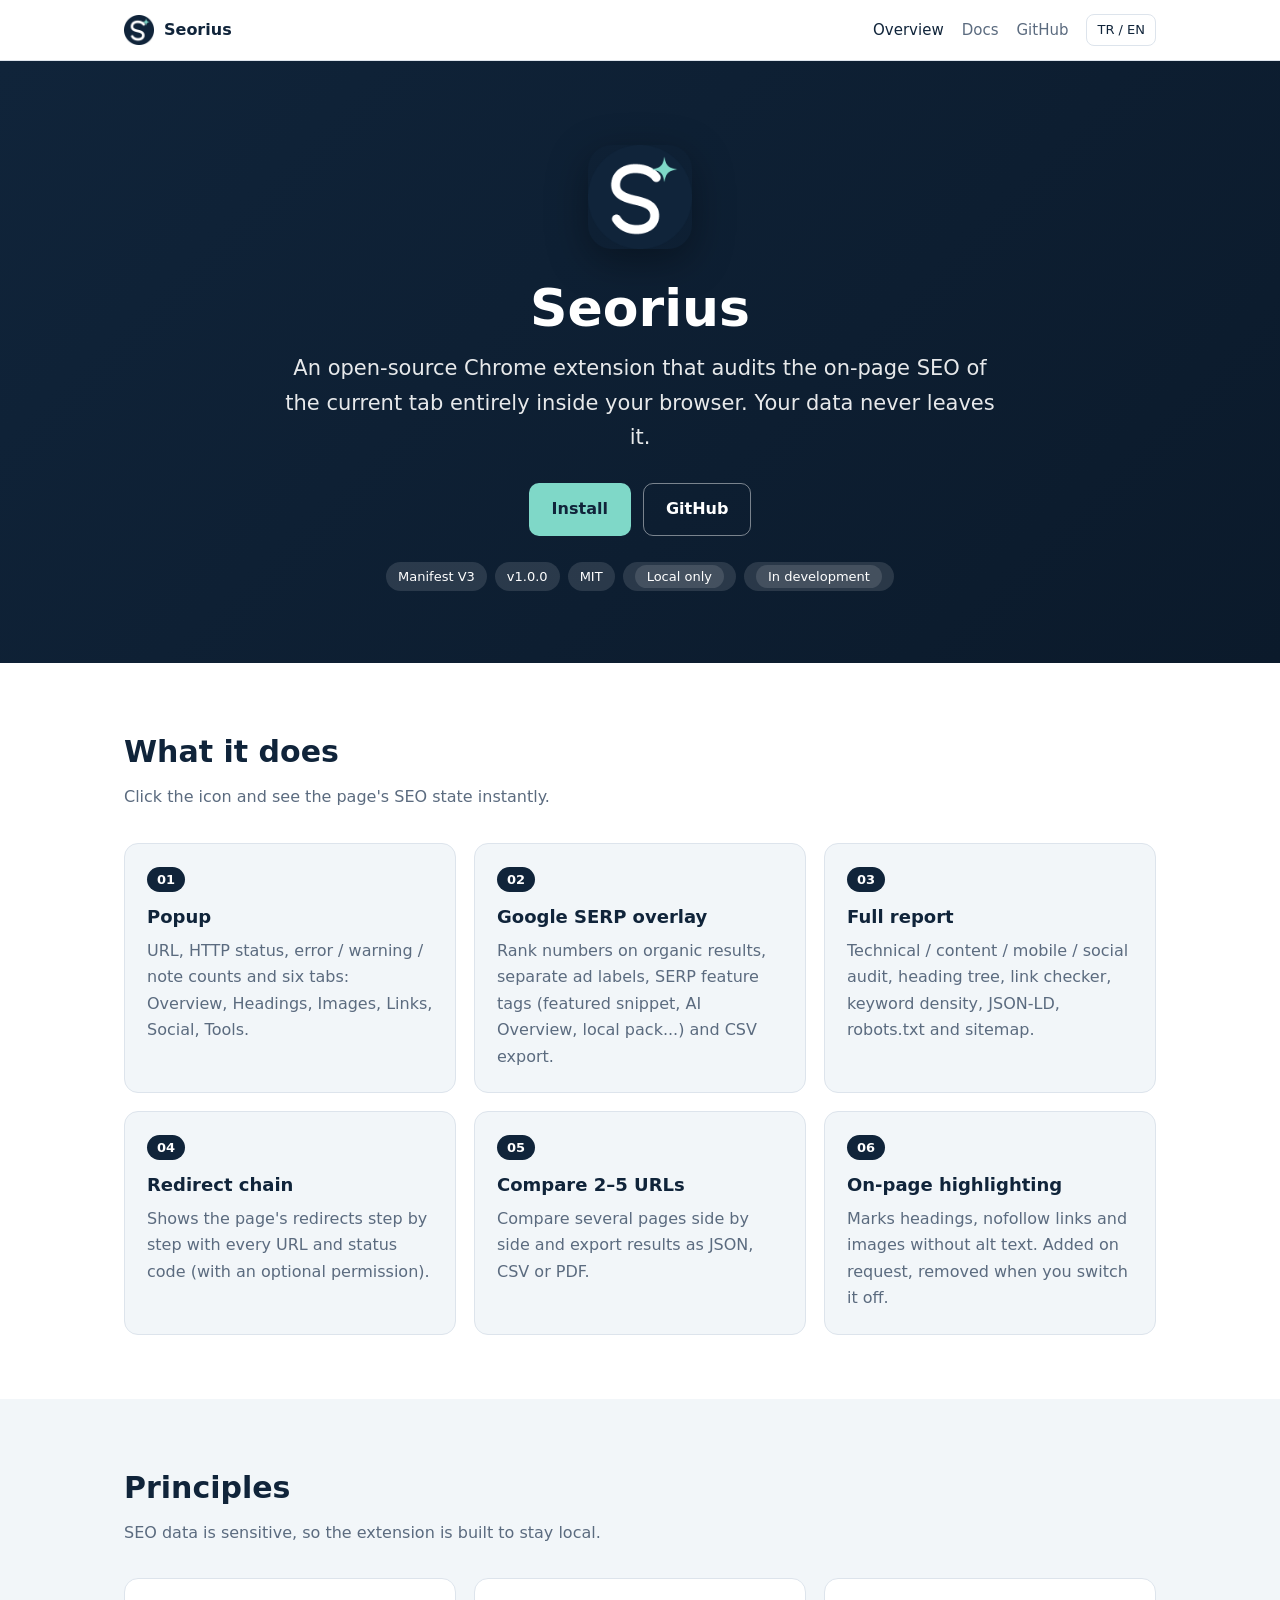
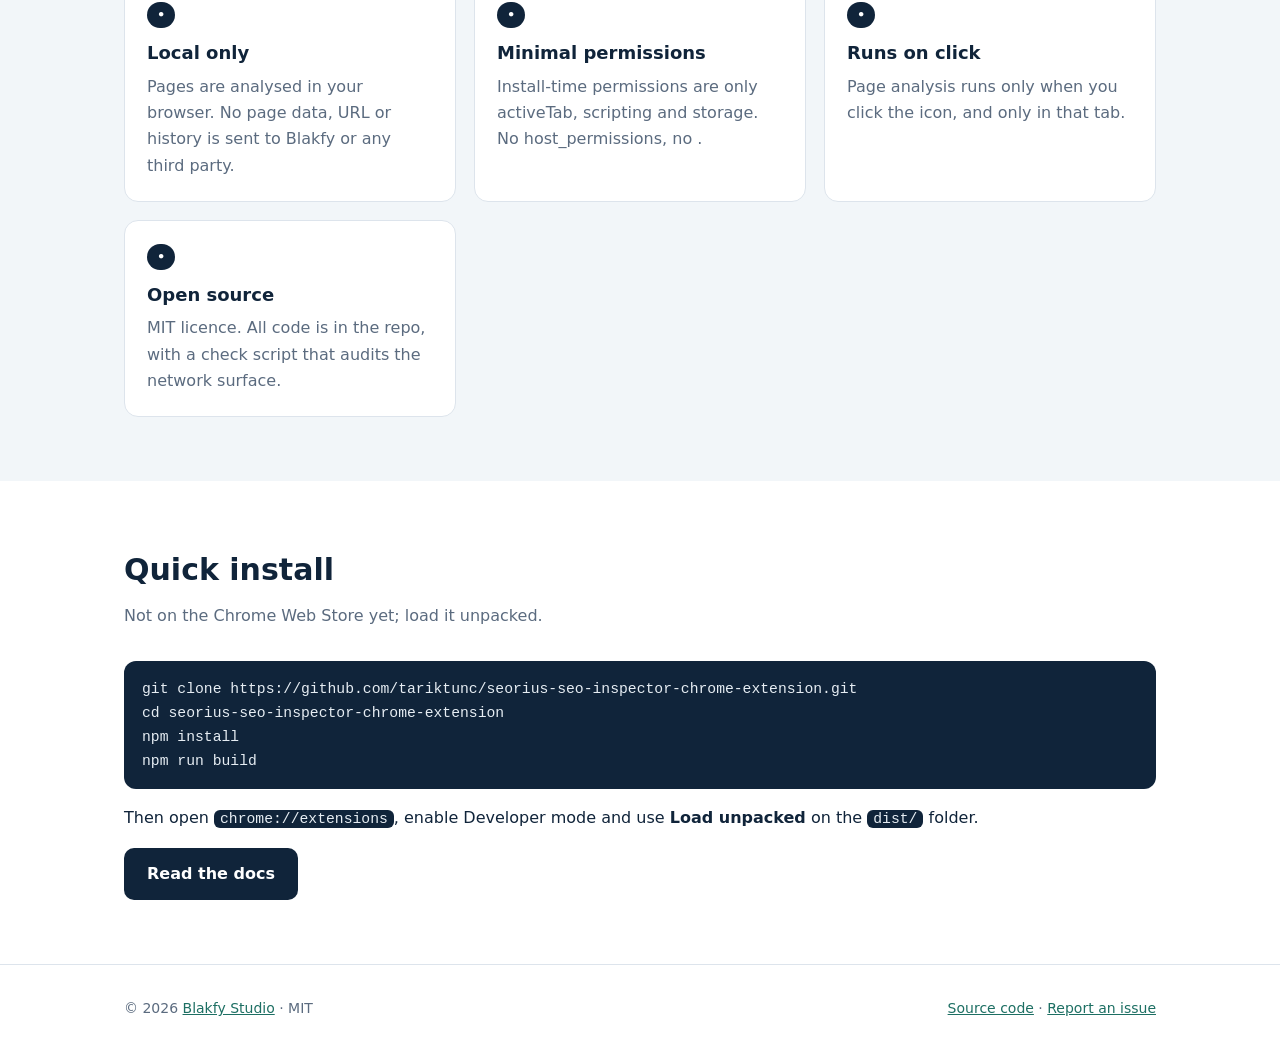
==== index.html @ cd9ac868 "Add GitHub Pages site (landing + docs)" ====
<!doctype html>
<html lang="tr" data-lang="tr">
<head>
<meta charset="utf-8">
<meta name="viewport" content="width=device-width,initial-scale=1">
<title>Seorius — On-Page SEO Inspector</title>
<meta name="description" content="Açık sekmedeki sayfanın sayfa içi SEO analizini tarayıcınızda yapan, açık kaynaklı Chrome eklentisi. Open-source, local-only on-page SEO inspector.">
<meta property="og:title" content="Seorius — On-Page SEO Inspector">
<meta property="og:description" content="Açık sekmedeki sayfanın sayfa içi SEO analizini tarayıcınızda yapan, açık kaynaklı Chrome eklentisi. Open-source, local-only on-page SEO inspector.">
<meta property="og:type" content="website">
<link rel="icon" href="assets/icon128.png">
<link rel="stylesheet" href="style.css">
<script>
(function(){var d=document.documentElement,k='ext-lang',s=null;try{s=localStorage.getItem(k)}catch(e){}
var l=s||((navigator.language||'tr').toLowerCase().indexOf('tr')===0?'tr':'en');d.setAttribute('data-lang',l);d.lang=l;
document.addEventListener('DOMContentLoaded',function(){var b=document.getElementById('lang');if(!b)return;
b.addEventListener('click',function(){var n=d.getAttribute('data-lang')==='tr'?'en':'tr';d.setAttribute('data-lang',n);d.lang=n;try{localStorage.setItem(k,n)}catch(e){}});});})();
</script>
</head>
<body>
<header class="nav"><div class="wrap">
<a class="brand" href="index.html"><img src="assets/icon128.png" alt="">Seorius</a>
<nav>
<a href="index.html" class="on"><span lang="tr">Tanıtım</span><span lang="en">Overview</span></a>
<a href="docs.html"><span lang="tr">Dökümanlar</span><span lang="en">Docs</span></a>
<a class="hide-s" href="https://github.com/tariktunc/seorius-seo-inspector-chrome-extension">GitHub</a>
<button class="lang" id="lang" type="button" aria-label="Language">TR / EN</button>
</nav></div></header>

<section class="hero"><div class="wrap">
<img class="logo" src="assets/icon128.png" alt="Seorius">
<h1>Seorius</h1>
<p class="lead"><span lang="tr">Açık sekmedeki sayfanın sayfa içi SEO'sunu tarayıcınızın içinde inceleyen, açık kaynaklı Chrome eklentisi. Veriniz tarayıcınızdan çıkmaz.</span><span lang="en">An open-source Chrome extension that audits the on-page SEO of the current tab entirely inside your browser. Your data never leaves it.</span></p>
<div class="btns">
<a class="btn primary" style="background:#7fd8c8;color:#10243a" href="docs.html#kurulum"><span lang="tr">Kurulum</span><span lang="en">Install</span></a>
<a class="btn ghost" href="https://github.com/tariktunc/seorius-seo-inspector-chrome-extension">GitHub</a>
</div>
<div class="badges"><span>Manifest V3</span><span>v1.0.0</span><span>MIT</span><span><span lang="tr">Yalnızca yerel</span><span lang="en">Local only</span></span><span><span lang="tr">Geliştirme aşamasında</span><span lang="en">In development</span></span></div>
</div></section>

<section class="block"><div class="wrap">
<h2><span lang="tr">Neler yapar</span><span lang="en">What it does</span></h2>
<p class="sub"><span lang="tr">Simgeye tıklayın, sayfanın SEO durumunu anında görün.</span><span lang="en">Click the icon and see the page's SEO state instantly.</span></p>
<div class="grid">
<div class="card"><span class="n">01</span><h3><span lang="tr">Açılır pencere</span><span lang="en">Popup</span></h3><p><span lang="tr">URL, HTTP durumu, hata / uyarı / not sayıları ve altı sekme: Özet, Başlıklar, Görseller, Bağlantılar, Sosyal, Araçlar.</span><span lang="en">URL, HTTP status, error / warning / note counts and six tabs: Overview, Headings, Images, Links, Social, Tools.</span></p></div>
<div class="card"><span class="n">02</span><h3><span lang="tr">Google SERP katmanı</span><span lang="en">Google SERP overlay</span></h3><p><span lang="tr">Organik sonuçlara sıra numarası, reklamlara ayrı etiket, SERP özellik etiketleri (öne çıkan snippet, AI Overview, yerel paket...) ve CSV indirme.</span><span lang="en">Rank numbers on organic results, separate ad labels, SERP feature tags (featured snippet, AI Overview, local pack...) and CSV export.</span></p></div>
<div class="card"><span class="n">03</span><h3><span lang="tr">Tam rapor</span><span lang="en">Full report</span></h3><p><span lang="tr">Teknik / İçerik / Mobil / Sosyal denetim, başlık ağacı, bağlantı kontrolü, anahtar kelime yoğunluğu, JSON-LD, robots.txt ve site haritası.</span><span lang="en">Technical / content / mobile / social audit, heading tree, link checker, keyword density, JSON-LD, robots.txt and sitemap.</span></p></div>
<div class="card"><span class="n">04</span><h3><span lang="tr">Yönlendirme zinciri</span><span lang="en">Redirect chain</span></h3><p><span lang="tr">Sayfanın yönlendirmelerini adım adım, her URL ve durum koduyla gösterir (isteğe bağlı izinle).</span><span lang="en">Shows the page's redirects step by step with every URL and status code (with an optional permission).</span></p></div>
<div class="card"><span class="n">05</span><h3><span lang="tr">2–5 URL karşılaştırma</span><span lang="en">Compare 2–5 URLs</span></h3><p><span lang="tr">Birkaç sayfayı yan yana karşılaştırın; sonuçları JSON, CSV veya PDF olarak dışa aktarın.</span><span lang="en">Compare several pages side by side and export results as JSON, CSV or PDF.</span></p></div>
<div class="card"><span class="n">06</span><h3><span lang="tr">Sayfada işaretleme</span><span lang="en">On-page highlighting</span></h3><p><span lang="tr">Başlıkları, nofollow bağlantıları ve alt metni olmayan görselleri sayfanın üstünde işaretler. İstek üzerine eklenir, kapatınca kalkar.</span><span lang="en">Marks headings, nofollow links and images without alt text. Added on request, removed when you switch it off.</span></p></div>
</div></div></section>

<section class="block alt"><div class="wrap">
<h2><span lang="tr">İlkeler</span><span lang="en">Principles</span></h2>
<p class="sub"><span lang="tr">SEO verisi hassastır; bu yüzden eklenti yerel çalışacak şekilde tasarlandı.</span><span lang="en">SEO data is sensitive, so the extension is built to stay local.</span></p>
<div class="grid">
<div class="card"><span class="n">•</span><h3><span lang="tr">Yalnızca yerel</span><span lang="en">Local only</span></h3><p><span lang="tr">Sayfa tarayıcınızda analiz edilir. Hiçbir sayfa verisi, URL veya geçmiş Blakfy'ye ya da üçüncü taraflara gönderilmez.</span><span lang="en">Pages are analysed in your browser. No page data, URL or history is sent to Blakfy or any third party.</span></p></div>
<div class="card"><span class="n">•</span><h3><span lang="tr">En az izin</span><span lang="en">Minimal permissions</span></h3><p><span lang="tr">Kurulumda yalnızca activeTab, scripting, storage. host_permissions ve <all_urls> yoktur.</span><span lang="en">Install-time permissions are only activeTab, scripting and storage. No host_permissions, no <all_urls>.</span></p></div>
<div class="card"><span class="n">•</span><h3><span lang="tr">Tıklayınca çalışır</span><span lang="en">Runs on click</span></h3><p><span lang="tr">Sayfa analizi yalnızca simgeye tıkladığınızda, yalnızca o sekmede çalışır.</span><span lang="en">Page analysis runs only when you click the icon, and only in that tab.</span></p></div>
<div class="card"><span class="n">•</span><h3><span lang="tr">Açık kaynak</span><span lang="en">Open source</span></h3><p><span lang="tr">MIT lisansı. Kodun tamamı repoda, ağ isteklerini doğrulayan bir denetim betiğiyle birlikte.</span><span lang="en">MIT licence. All code is in the repo, with a check script that audits the network surface.</span></p></div>
</div></div></section>

<section class="block"><div class="wrap">
<h2><span lang="tr">Hızlı kurulum</span><span lang="en">Quick install</span></h2>
<p class="sub"><span lang="tr">Henüz Chrome Web Mağazası'nda yok; paketlenmemiş olarak yüklenir.</span><span lang="en">Not on the Chrome Web Store yet; load it unpacked.</span></p>
<pre><code>git clone https://github.com/tariktunc/seorius-seo-inspector-chrome-extension.git
cd seorius-seo-inspector-chrome-extension
npm install
npm run build</code></pre>
<p><span lang="tr">Sonra <code>chrome://extensions</code> sayfasında Geliştirici modunu açıp <strong>Paketlenmemiş öğe yükle</strong> ile <code>dist/</code> klasörünü seçin.</span><span lang="en">Then open <code>chrome://extensions</code>, enable Developer mode and use <strong>Load unpacked</strong> on the <code>dist/</code> folder.</span></p>
<div class="btns" style="justify-content:flex-start"><a class="btn primary" href="docs.html"><span lang="tr">Dökümanları aç</span><span lang="en">Read the docs</span></a></div>
</div></section>
<footer><div class="wrap">
<span>© 2026 <a href="https://blakfy.com">Blakfy Studio</a> · MIT</span>
<span><a href="https://github.com/tariktunc/seorius-seo-inspector-chrome-extension"><span lang="tr">Kaynak kod</span><span lang="en">Source code</span></a> · <a href="https://github.com/tariktunc/seorius-seo-inspector-chrome-extension/issues"><span lang="tr">Sorun bildir</span><span lang="en">Report an issue</span></a></span>
</div></footer>
</body></html>
---- style.css ----
:root{--bg:#ffffff;--fg:#10243a;--muted:#5b6b7f;--card:#f2f6f9;--line:#dde4ec;--accent:#10243a;--on-accent:#ffffff;--link:#1d6f63;--hero1:#10243a;--hero2:#0b1a2b;--hero-fg:#ffffff;--code:#10243a;--code-fg:#e6edf3}
*{box-sizing:border-box}html{scroll-behavior:smooth}
body{margin:0;font:16px/1.65 system-ui,-apple-system,"Segoe UI",Roboto,sans-serif;background:var(--bg);color:var(--fg)}
html[data-lang=tr] [lang=en]{display:none!important}html[data-lang=en] [lang=tr]{display:none!important}
a{color:var(--link)}img{max-width:100%}
.wrap{max-width:1080px;margin:0 auto;padding:0 24px}
header.nav{position:sticky;top:0;z-index:10;background:var(--bg);border-bottom:1px solid var(--line)}
header.nav .wrap{display:flex;align-items:center;gap:20px;height:60px}
.brand{display:flex;align-items:center;gap:10px;font-weight:700;color:var(--fg);text-decoration:none}
.brand img{width:30px;height:30px;border-radius:8px}
.nav nav{margin-left:auto;display:flex;align-items:center;gap:18px}
.nav nav a{color:var(--muted);text-decoration:none;font-size:15px}.nav nav a:hover,.nav nav a.on{color:var(--fg)}
.lang{border:1px solid var(--line);background:transparent;color:var(--fg);border-radius:8px;padding:4px 10px;cursor:pointer;font:inherit;font-size:13px}
.hero{background:linear-gradient(135deg,var(--hero1),var(--hero2));color:var(--hero-fg);padding:84px 0 72px;text-align:center}
.hero img.logo{width:104px;height:104px;border-radius:24px;box-shadow:0 12px 40px rgba(0,0,0,.35)}
.hero h1{font-size:clamp(32px,5vw,52px);line-height:1.15;margin:22px 0 12px}
.hero p.lead{font-size:clamp(17px,2.2vw,21px);max-width:720px;margin:0 auto 28px;opacity:.9}
.btns{display:flex;gap:12px;justify-content:center;flex-wrap:wrap}
.btn{display:inline-block;padding:12px 22px;border-radius:10px;font-weight:600;text-decoration:none;border:1px solid transparent}
.btn.primary{background:var(--accent);color:var(--on-accent)}
.btn.ghost{border-color:rgba(255,255,255,.45);color:var(--hero-fg)}
.badges{display:flex;gap:8px;justify-content:center;flex-wrap:wrap;margin-top:26px}
.badges span{font-size:13px;padding:4px 12px;border-radius:999px;background:rgba(255,255,255,.12)}
section.block{padding:64px 0}section.alt{background:var(--card)}
h2{font-size:30px;margin:0 0 8px}p.sub{color:var(--muted);margin:0 0 32px;max-width:720px}
.grid{display:grid;grid-template-columns:repeat(auto-fit,minmax(290px,1fr));gap:18px}
.card{background:var(--card);border:1px solid var(--line);border-radius:14px;padding:22px}
section.alt .card{background:var(--bg)}
.card .n{display:inline-block;font-weight:700;font-size:13px;color:var(--on-accent);background:var(--accent);border-radius:999px;padding:2px 10px;margin-bottom:10px}
.card h3{margin:0 0 6px;font-size:18px}.card p{margin:0;color:var(--muted)}
.steps{counter-reset:s;list-style:none;padding:0;margin:0;display:grid;gap:14px}
.steps li{counter-increment:s;position:relative;padding:14px 18px 14px 58px;border:1px solid var(--line);border-radius:12px;background:var(--bg)}
.steps li:before{content:counter(s);position:absolute;left:16px;top:14px;width:28px;height:28px;border-radius:50%;background:var(--accent);color:var(--on-accent);display:grid;place-items:center;font-weight:700;font-size:14px}
pre,code{font-family:ui-monospace,SFMono-Regular,Menlo,Consolas,monospace}
code{background:var(--code);color:var(--code-fg);padding:1px 6px;border-radius:6px;font-size:.92em}
pre{background:var(--code);color:var(--code-fg);padding:16px 18px;border-radius:12px;overflow:auto;line-height:1.5}pre code{background:none;padding:0}
table{border-collapse:collapse;width:100%;margin:12px 0 20px}th,td{border:1px solid var(--line);padding:10px 12px;text-align:left;vertical-align:top}th{background:var(--card)}
.callout{border-left:4px solid var(--accent);background:var(--card);padding:14px 18px;border-radius:0 10px 10px 0;margin:18px 0}
footer{border-top:1px solid var(--line);padding:32px 0;color:var(--muted);font-size:14px}footer .wrap{display:flex;gap:18px;flex-wrap:wrap;justify-content:space-between}
.docs{display:grid;grid-template-columns:230px 1fr;gap:40px;padding:40px 0 64px}
.toc{position:sticky;top:84px;align-self:start;display:grid;gap:4px;font-size:15px}
.toc a{color:var(--muted);text-decoration:none;padding:5px 10px;border-radius:8px}.toc a:hover{background:var(--card);color:var(--fg)}
.doc h2{margin-top:44px;padding-top:22px;border-top:1px solid var(--line)}.doc h2:first-child{margin-top:0;padding-top:0;border:0}
.doc h3{margin-top:26px}
details{border:1px solid var(--line);border-radius:10px;padding:12px 16px;margin:10px 0;background:var(--card)}summary{cursor:pointer;font-weight:600}
@media(max-width:820px){.docs{grid-template-columns:1fr}.toc{position:static;grid-auto-flow:column;overflow:auto}.nav nav a.hide-s{display:none}}
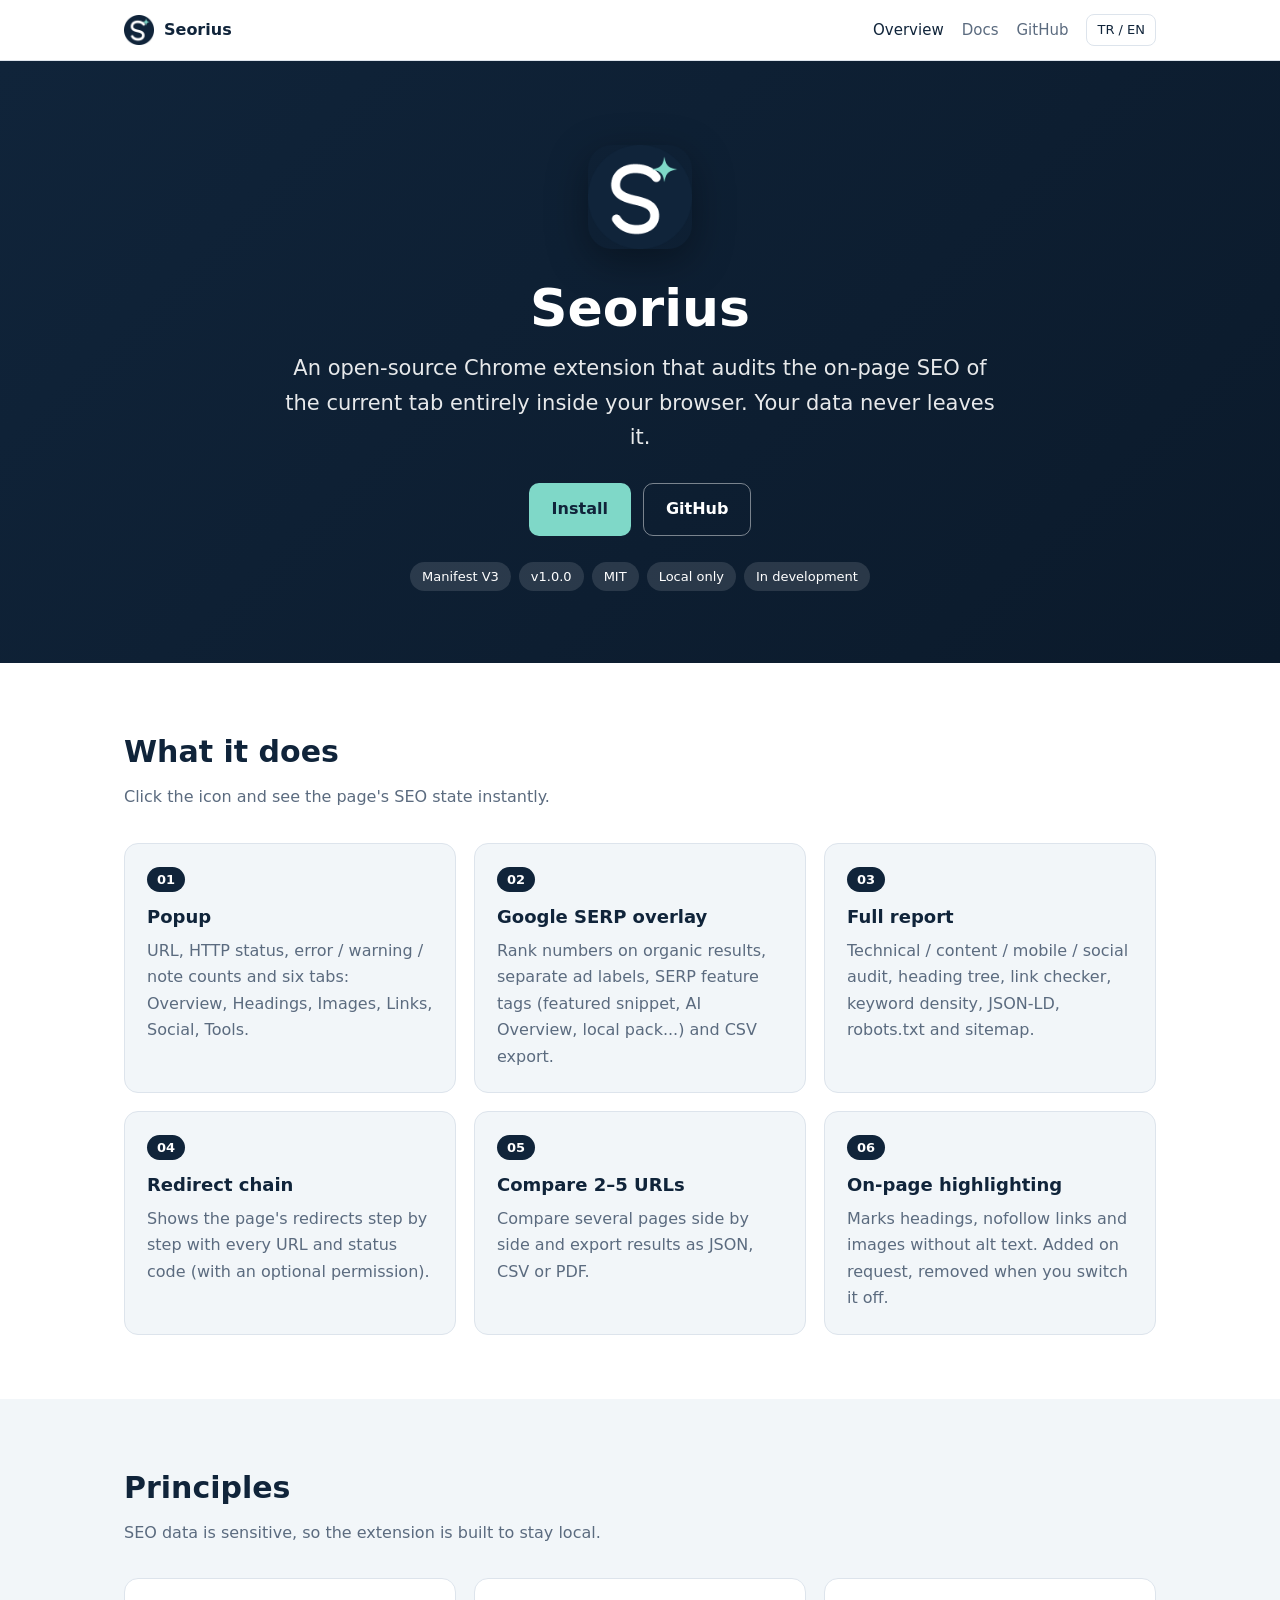
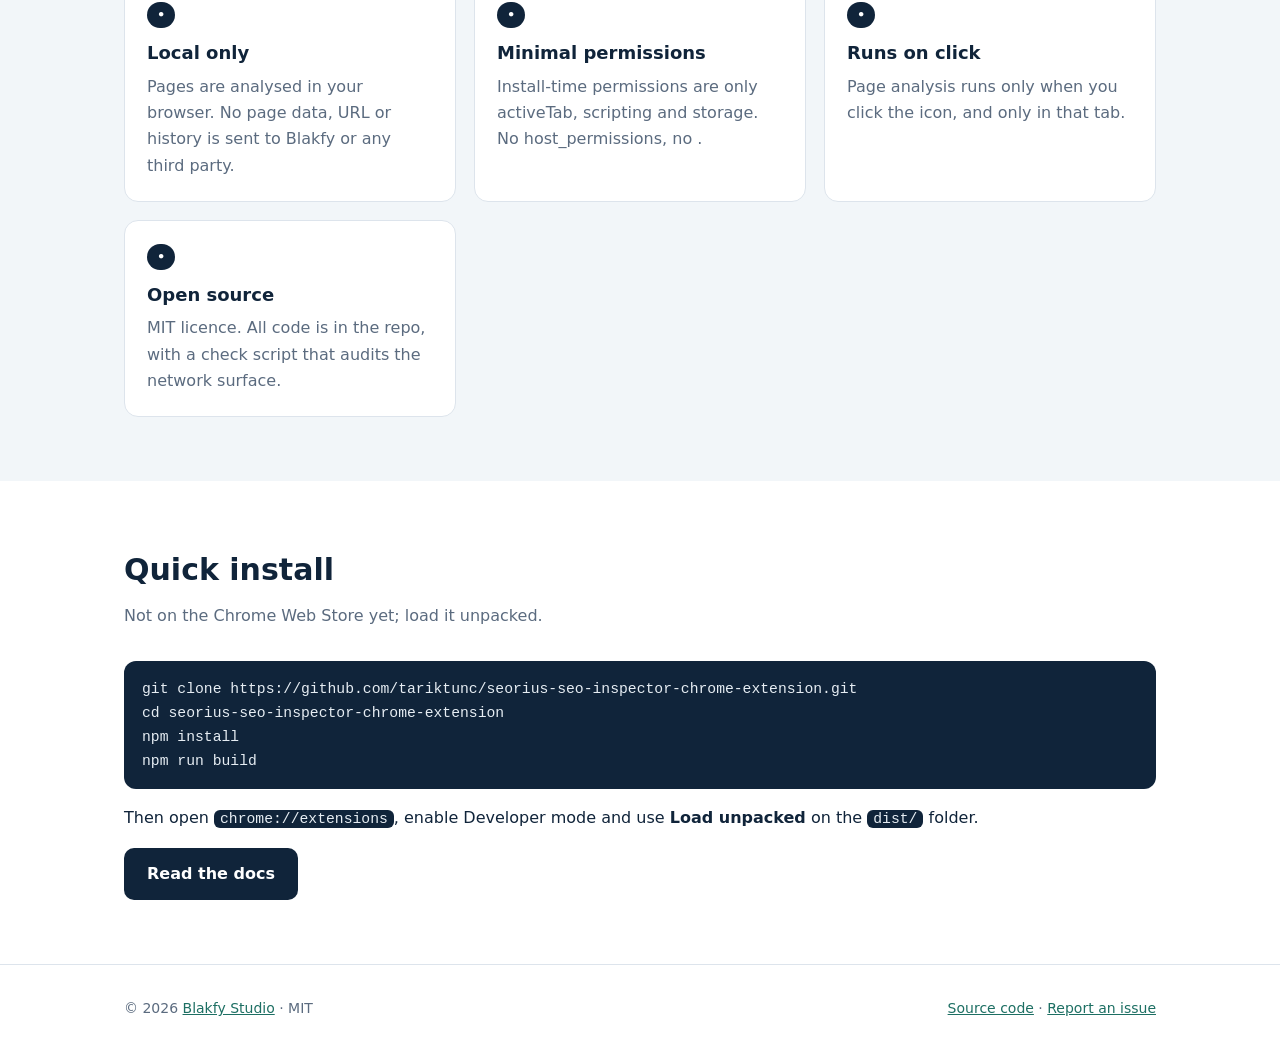
==== commit e2403023: "SEO: canonical, hreflang, robots.txt, sitemap.xml" ====
--- a/index.html
+++ b/index.html
@@ -8,6 +8,10 @@
 <meta property="og:title" content="Seorius — On-Page SEO Inspector">
 <meta property="og:description" content="Açık sekmedeki sayfanın sayfa içi SEO analizini tarayıcınızda yapan, açık kaynaklı Chrome eklentisi. Open-source, local-only on-page SEO inspector.">
 <meta property="og:type" content="website">
+<meta property="og:url" content="https://tariktunc.github.io/seorius-seo-inspector-chrome-extension/">
+<link rel="canonical" href="https://tariktunc.github.io/seorius-seo-inspector-chrome-extension/">
+<link rel="alternate" hreflang="tr" href="https://tariktunc.github.io/seorius-seo-inspector-chrome-extension/">
+<link rel="alternate" hreflang="en" href="https://tariktunc.github.io/seorius-seo-inspector-chrome-extension/">
 <link rel="icon" href="assets/icon128.png">
 <link rel="stylesheet" href="style.css">
 <script>
--- a/style.css
+++ b/style.css
@@ -21,7 +21,7 @@
 .btn.primary{background:var(--accent);color:var(--on-accent)}
 .btn.ghost{border-color:rgba(255,255,255,.45);color:var(--hero-fg)}
 .badges{display:flex;gap:8px;justify-content:center;flex-wrap:wrap;margin-top:26px}
-.badges span{font-size:13px;padding:4px 12px;border-radius:999px;background:rgba(255,255,255,.12)}
+.badges>span{font-size:13px;padding:4px 12px;border-radius:999px;background:rgba(255,255,255,.12)}
 section.block{padding:64px 0}section.alt{background:var(--card)}
 h2{font-size:30px;margin:0 0 8px}p.sub{color:var(--muted);margin:0 0 32px;max-width:720px}
 .grid{display:grid;grid-template-columns:repeat(auto-fit,minmax(290px,1fr));gap:18px}
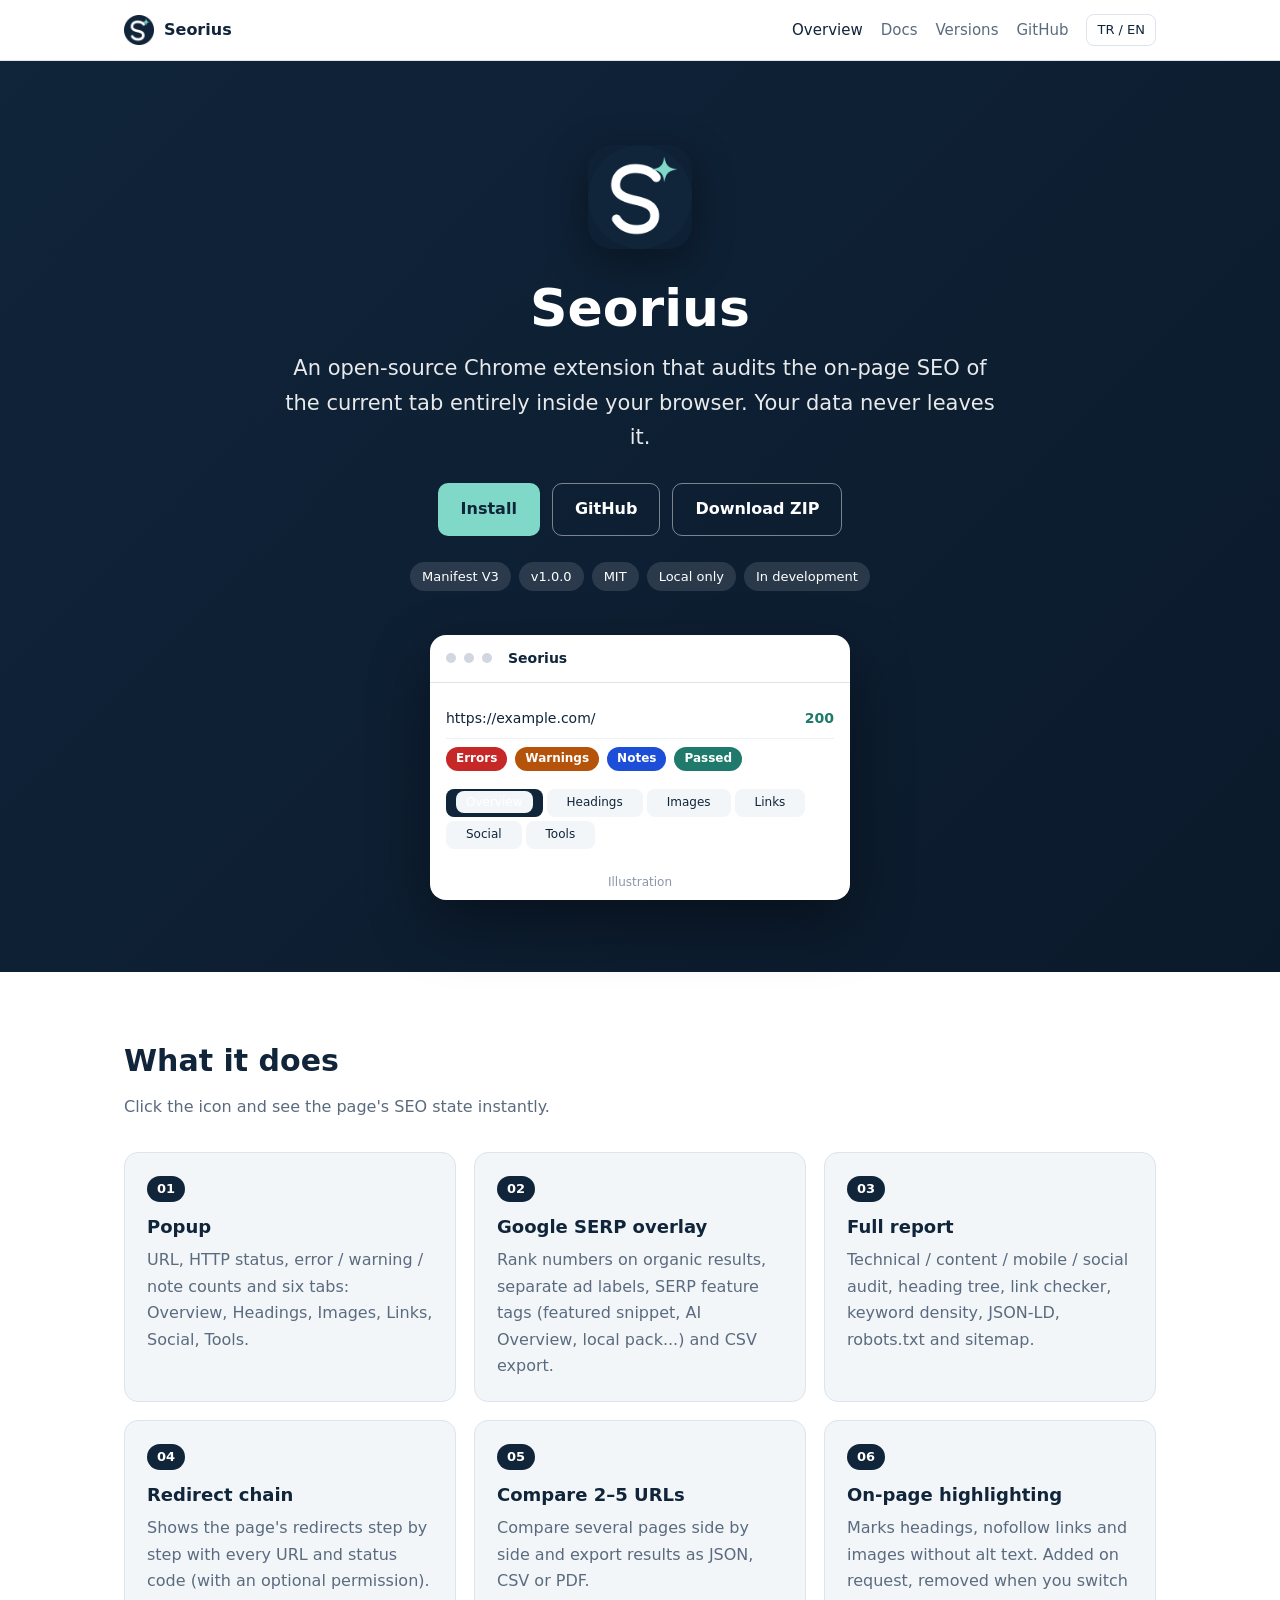
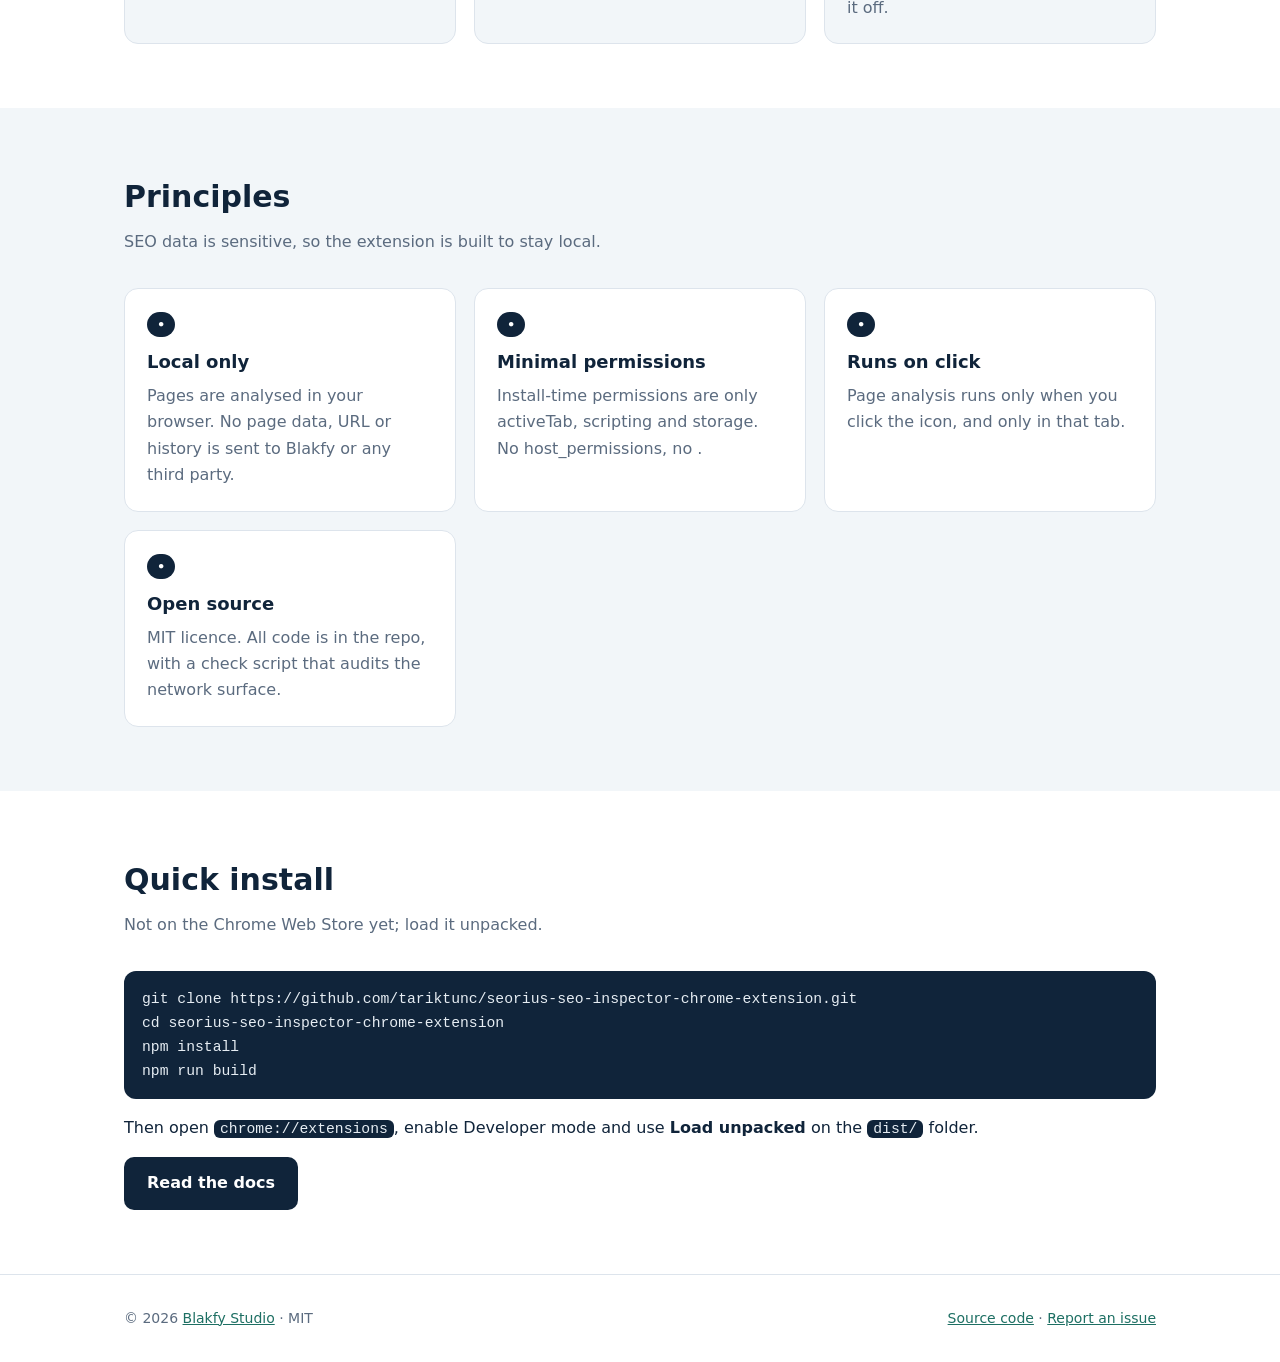
==== commit 7dfef3c5: "Pages: versions page, ZIP download, popup preview" ====
--- a/index.html
+++ b/index.html
@@ -27,6 +27,7 @@
 <nav>
 <a href="index.html" class="on"><span lang="tr">Tanıtım</span><span lang="en">Overview</span></a>
 <a href="docs.html"><span lang="tr">Dökümanlar</span><span lang="en">Docs</span></a>
+<a href="changelog.html"><span lang="tr">Sürümler</span><span lang="en">Versions</span></a>
 <a class="hide-s" href="https://github.com/tariktunc/seorius-seo-inspector-chrome-extension">GitHub</a>
 <button class="lang" id="lang" type="button" aria-label="Language">TR / EN</button>
 </nav></div></header>
@@ -38,8 +39,16 @@
 <div class="btns">
 <a class="btn primary" style="background:#7fd8c8;color:#10243a" href="docs.html#kurulum"><span lang="tr">Kurulum</span><span lang="en">Install</span></a>
 <a class="btn ghost" href="https://github.com/tariktunc/seorius-seo-inspector-chrome-extension">GitHub</a>
+<a class="btn ghost" href="https://github.com/tariktunc/seorius-seo-inspector-chrome-extension/archive/refs/heads/main.zip"><span lang="tr">ZIP indir</span><span lang="en">Download ZIP</span></a>
 </div>
 <div class="badges"><span>Manifest V3</span><span>v1.0.0</span><span>MIT</span><span><span lang="tr">Yalnızca yerel</span><span lang="en">Local only</span></span><span><span lang="tr">Geliştirme aşamasında</span><span lang="en">In development</span></span></div>
+<div class="mock" aria-hidden="true">
+<div class="bar"><i></i><i></i><i></i><span style="margin-left:8px">Seorius</span></div>
+<div class="body">
+<div class="row"><span>https://example.com/</span><span style="color:#1f7a6c;font-weight:700">200</span></div>
+<div class="row" style="border:0;gap:8px;justify-content:flex-start"><span class="pill" style="background:#c62828"><span lang="tr">Hata</span><span lang="en">Errors</span></span><span class="pill" style="background:#b45309"><span lang="tr">Uyarı</span><span lang="en">Warnings</span></span><span class="pill" style="background:#1d4ed8"><span lang="tr">Not</span><span lang="en">Notes</span></span><span class="pill" style="background:#1f7a6c"><span lang="tr">Geçti</span><span lang="en">Passed</span></span></div>
+<div class="tabs"><span class="on"><span lang="tr">Özet</span><span lang="en">Overview</span></span><span><span lang="tr">Başlıklar</span><span lang="en">Headings</span></span><span><span lang="tr">Görseller</span><span lang="en">Images</span></span><span><span lang="tr">Bağlantılar</span><span lang="en">Links</span></span><span><span lang="tr">Sosyal</span><span lang="en">Social</span></span><span><span lang="tr">Araçlar</span><span lang="en">Tools</span></span></div>
+</div><small><span lang="tr">Örnek görünüm</span><span lang="en">Illustration</span></small></div>
 </div></section>
 
 <section class="block"><div class="wrap">
--- a/style.css
+++ b/style.css
@@ -19,6 +19,18 @@
 .btns{display:flex;gap:12px;justify-content:center;flex-wrap:wrap}
 .btn{display:inline-block;padding:12px 22px;border-radius:10px;font-weight:600;text-decoration:none;border:1px solid transparent}
 .btn.primary{background:var(--accent);color:var(--on-accent)}
+.tl{position:relative;margin:8px 0 0;padding-left:28px;border-left:2px solid var(--line)}
+.tl .it{position:relative;margin:0 0 26px}.tl .it:before{content:"";position:absolute;left:-36px;top:6px;width:14px;height:14px;border-radius:50%;background:var(--accent);border:3px solid var(--bg)}
+.tl .d{font-size:13px;color:var(--muted)}.tl h3{margin:2px 0 4px}.tl .tag{display:inline-block;font-size:12px;font-weight:700;background:var(--accent);color:var(--on-accent);border-radius:999px;padding:1px 10px;margin-left:8px;vertical-align:middle}
+.cur{display:grid;grid-template-columns:repeat(auto-fit,minmax(220px,1fr));gap:16px;margin:8px 0 36px}.cur .card b{display:block;font-size:30px;line-height:1.2}.cur .card span.l{color:var(--muted);font-size:14px}
+.mock{max-width:420px;margin:44px auto 0;background:#fff;color:#10243a;border-radius:16px;text-align:left;box-shadow:0 24px 60px rgba(0,0,0,.4);overflow:hidden;font-size:14px}
+.mock .bar{display:flex;align-items:center;gap:8px;padding:12px 16px;border-bottom:1px solid #dde4ec;font-weight:700}
+.mock .bar i{width:10px;height:10px;border-radius:50%;background:#d0d7e0;display:inline-block}
+.mock .body{padding:16px}.mock .row{display:flex;justify-content:space-between;align-items:center;padding:8px 0;border-bottom:1px solid #eef2f6}
+.mock .sw{width:44px;height:24px;border-radius:999px;background:#f5a623;position:relative}.mock .sw:after{content:"";position:absolute;right:3px;top:3px;width:18px;height:18px;border-radius:50%;background:#fff}
+.mock .pill{font-size:12px;font-weight:700;padding:2px 10px;border-radius:999px;color:#fff}
+.mock .tabs{display:flex;gap:4px;flex-wrap:wrap;margin-top:10px}.mock .tabs span{font-size:12px;padding:4px 10px;border-radius:8px;background:#f2f6f9}.mock .tabs span.on{background:#10243a;color:#fff}
+.mock small{display:block;text-align:center;color:#8a97a8;padding:8px;font-size:12px}
 .btn.ghost{border-color:rgba(255,255,255,.45);color:var(--hero-fg)}
 .badges{display:flex;gap:8px;justify-content:center;flex-wrap:wrap;margin-top:26px}
 .badges>span{font-size:13px;padding:4px 12px;border-radius:999px;background:rgba(255,255,255,.12)}
